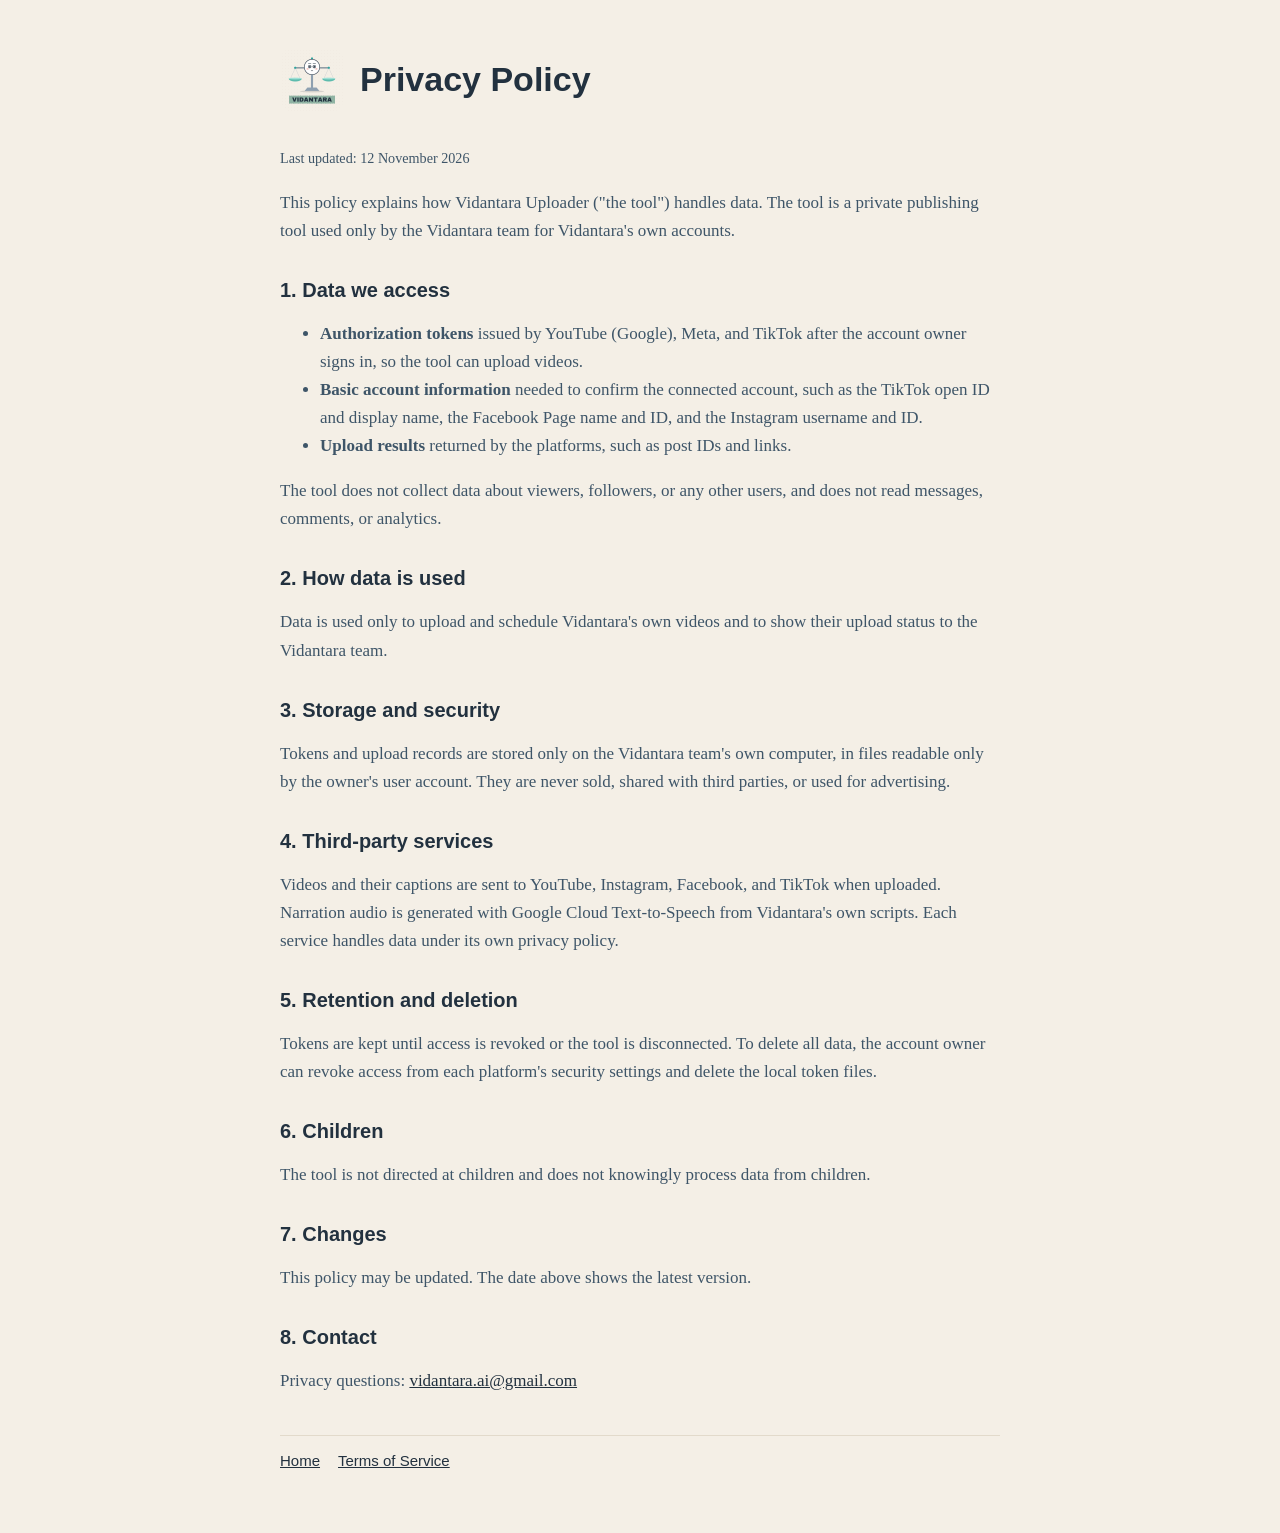
==== privacy.html @ 000aea59 "Halaman Vidantara: beranda, Terms of Service, Privacy Policy Co-Authored-By: Claude Opus 5.5 <norepl" ====
<!doctype html><html lang="en"><head><meta charset="utf-8"><meta name="viewport" content="width=device-width,initial-scale=1">
<title>Privacy Policy</title><link rel="icon" href="icon.png"><link rel="stylesheet" href="style.css"></head><body><main>
<header><img src="icon.png" alt="Vidantara"><h1>Privacy Policy</h1></header>
<p><small>Last updated: 12 November 2026</small></p>
<p>This policy explains how Vidantara Uploader ("the tool") handles data. The tool is a private publishing tool used only by the Vidantara team for Vidantara's own accounts.</p>
<h2>1. Data we access</h2>
<ul>
<li><strong>Authorization tokens</strong> issued by YouTube (Google), Meta, and TikTok after the account owner signs in, so the tool can upload videos.</li>
<li><strong>Basic account information</strong> needed to confirm the connected account, such as the TikTok open ID and display name, the Facebook Page name and ID, and the Instagram username and ID.</li>
<li><strong>Upload results</strong> returned by the platforms, such as post IDs and links.</li>
</ul>
<p>The tool does not collect data about viewers, followers, or any other users, and does not read messages, comments, or analytics.</p>
<h2>2. How data is used</h2>
<p>Data is used only to upload and schedule Vidantara's own videos and to show their upload status to the Vidantara team.</p>
<h2>3. Storage and security</h2>
<p>Tokens and upload records are stored only on the Vidantara team's own computer, in files readable only by the owner's user account. They are never sold, shared with third parties, or used for advertising.</p>
<h2>4. Third-party services</h2>
<p>Videos and their captions are sent to YouTube, Instagram, Facebook, and TikTok when uploaded. Narration audio is generated with Google Cloud Text-to-Speech from Vidantara's own scripts. Each service handles data under its own privacy policy.</p>
<h2>5. Retention and deletion</h2>
<p>Tokens are kept until access is revoked or the tool is disconnected. To delete all data, the account owner can revoke access from each platform's security settings and delete the local token files.</p>
<h2>6. Children</h2>
<p>The tool is not directed at children and does not knowingly process data from children.</p>
<h2>7. Changes</h2>
<p>This policy may be updated. The date above shows the latest version.</p>
<h2>8. Contact</h2>
<p>Privacy questions: <a href="mailto:vidantara.ai@gmail.com">vidantara.ai@gmail.com</a></p>
<nav><a href="index.html">Home</a><a href="terms.html">Terms of Service</a></nav>
</main></body></html>
---- style.css ----
:root{--bg:#F4EFE6;--ink:#22313F;--muted:#3E5568;--sage:#8FB3A3;--line:#E2DACB}
*{box-sizing:border-box}body{margin:0;background:var(--bg);color:var(--ink);font:17px/1.65 Georgia,"Times New Roman",serif}
main{max-width:760px;margin:0 auto;padding:48px 20px 64px}
header{display:flex;align-items:center;gap:16px;margin-bottom:32px}header img{width:64px;height:64px;border-radius:14px}
h1{font:800 34px/1.15 Helvetica,Arial,sans-serif;margin:0}h2{font:700 20px/1.3 Helvetica,Arial,sans-serif;margin:32px 0 8px}
.tag{display:inline-block;background:var(--sage);padding:2px 10px;font:700 13px Helvetica,Arial,sans-serif;letter-spacing:.06em}
p,li{color:var(--muted)}a{color:var(--ink)}nav{margin-top:40px;padding-top:16px;border-top:1px solid var(--line);font:15px Helvetica,Arial,sans-serif}
nav a{margin-right:18px}small{color:var(--muted)}
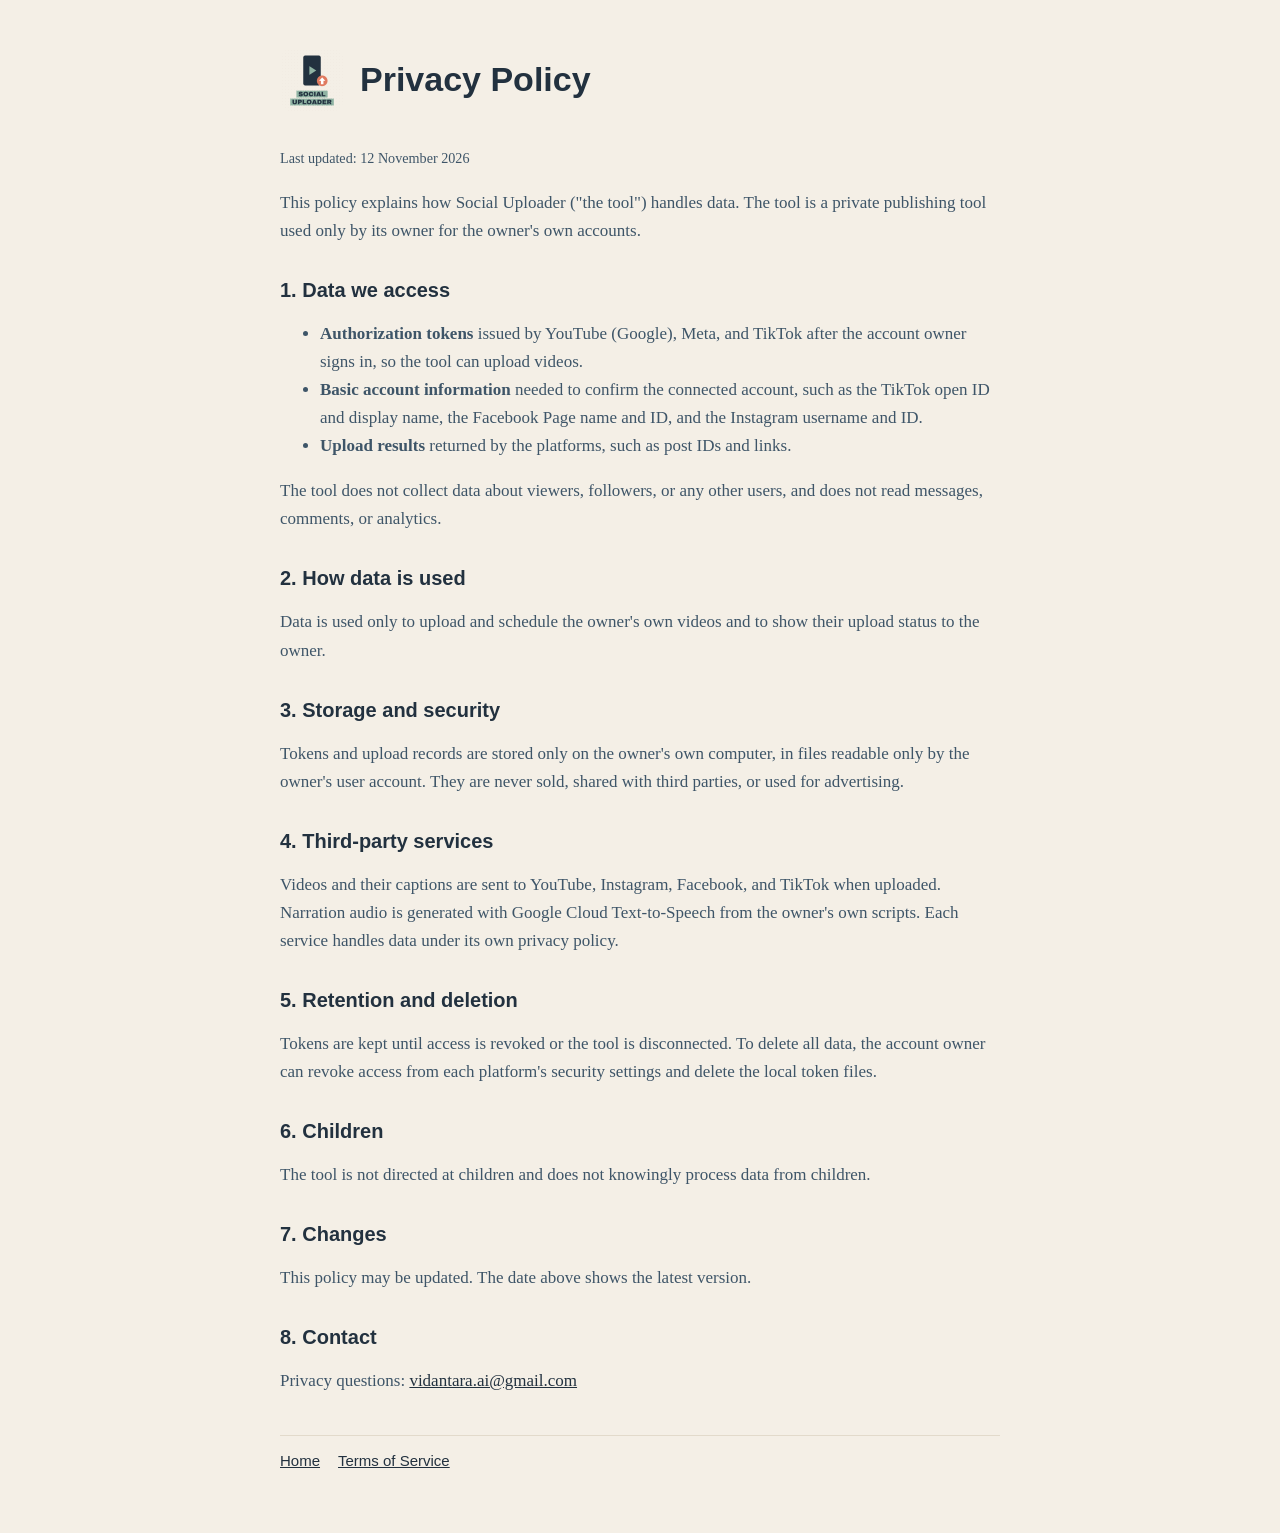
==== commit 5621ea9c: "Halaman umum Social Uploader untuk banyak channel Co-Authored-By: Claude Opus 5.5 <noreply@anthropic" ====
--- a/privacy.html
+++ b/privacy.html
@@ -1,8 +1,8 @@
 <!doctype html><html lang="en"><head><meta charset="utf-8"><meta name="viewport" content="width=device-width,initial-scale=1">
 <title>Privacy Policy</title><link rel="icon" href="icon.png"><link rel="stylesheet" href="style.css"></head><body><main>
-<header><img src="icon.png" alt="Vidantara"><h1>Privacy Policy</h1></header>
+<header><img src="icon.png" alt="Social Uploader"><h1>Privacy Policy</h1></header>
 <p><small>Last updated: 12 November 2026</small></p>
-<p>This policy explains how Vidantara Uploader ("the tool") handles data. The tool is a private publishing tool used only by the Vidantara team for Vidantara's own accounts.</p>
+<p>This policy explains how Social Uploader ("the tool") handles data. The tool is a private publishing tool used only by its owner for the owner's own accounts.</p>
 <h2>1. Data we access</h2>
 <ul>
 <li><strong>Authorization tokens</strong> issued by YouTube (Google), Meta, and TikTok after the account owner signs in, so the tool can upload videos.</li>
@@ -11,11 +11,11 @@
 </ul>
 <p>The tool does not collect data about viewers, followers, or any other users, and does not read messages, comments, or analytics.</p>
 <h2>2. How data is used</h2>
-<p>Data is used only to upload and schedule Vidantara's own videos and to show their upload status to the Vidantara team.</p>
+<p>Data is used only to upload and schedule the owner's own videos and to show their upload status to the owner.</p>
 <h2>3. Storage and security</h2>
-<p>Tokens and upload records are stored only on the Vidantara team's own computer, in files readable only by the owner's user account. They are never sold, shared with third parties, or used for advertising.</p>
+<p>Tokens and upload records are stored only on the owner's own computer, in files readable only by the owner's user account. They are never sold, shared with third parties, or used for advertising.</p>
 <h2>4. Third-party services</h2>
-<p>Videos and their captions are sent to YouTube, Instagram, Facebook, and TikTok when uploaded. Narration audio is generated with Google Cloud Text-to-Speech from Vidantara's own scripts. Each service handles data under its own privacy policy.</p>
+<p>Videos and their captions are sent to YouTube, Instagram, Facebook, and TikTok when uploaded. Narration audio is generated with Google Cloud Text-to-Speech from the owner's own scripts. Each service handles data under its own privacy policy.</p>
 <h2>5. Retention and deletion</h2>
 <p>Tokens are kept until access is revoked or the tool is disconnected. To delete all data, the account owner can revoke access from each platform's security settings and delete the local token files.</p>
 <h2>6. Children</h2>
